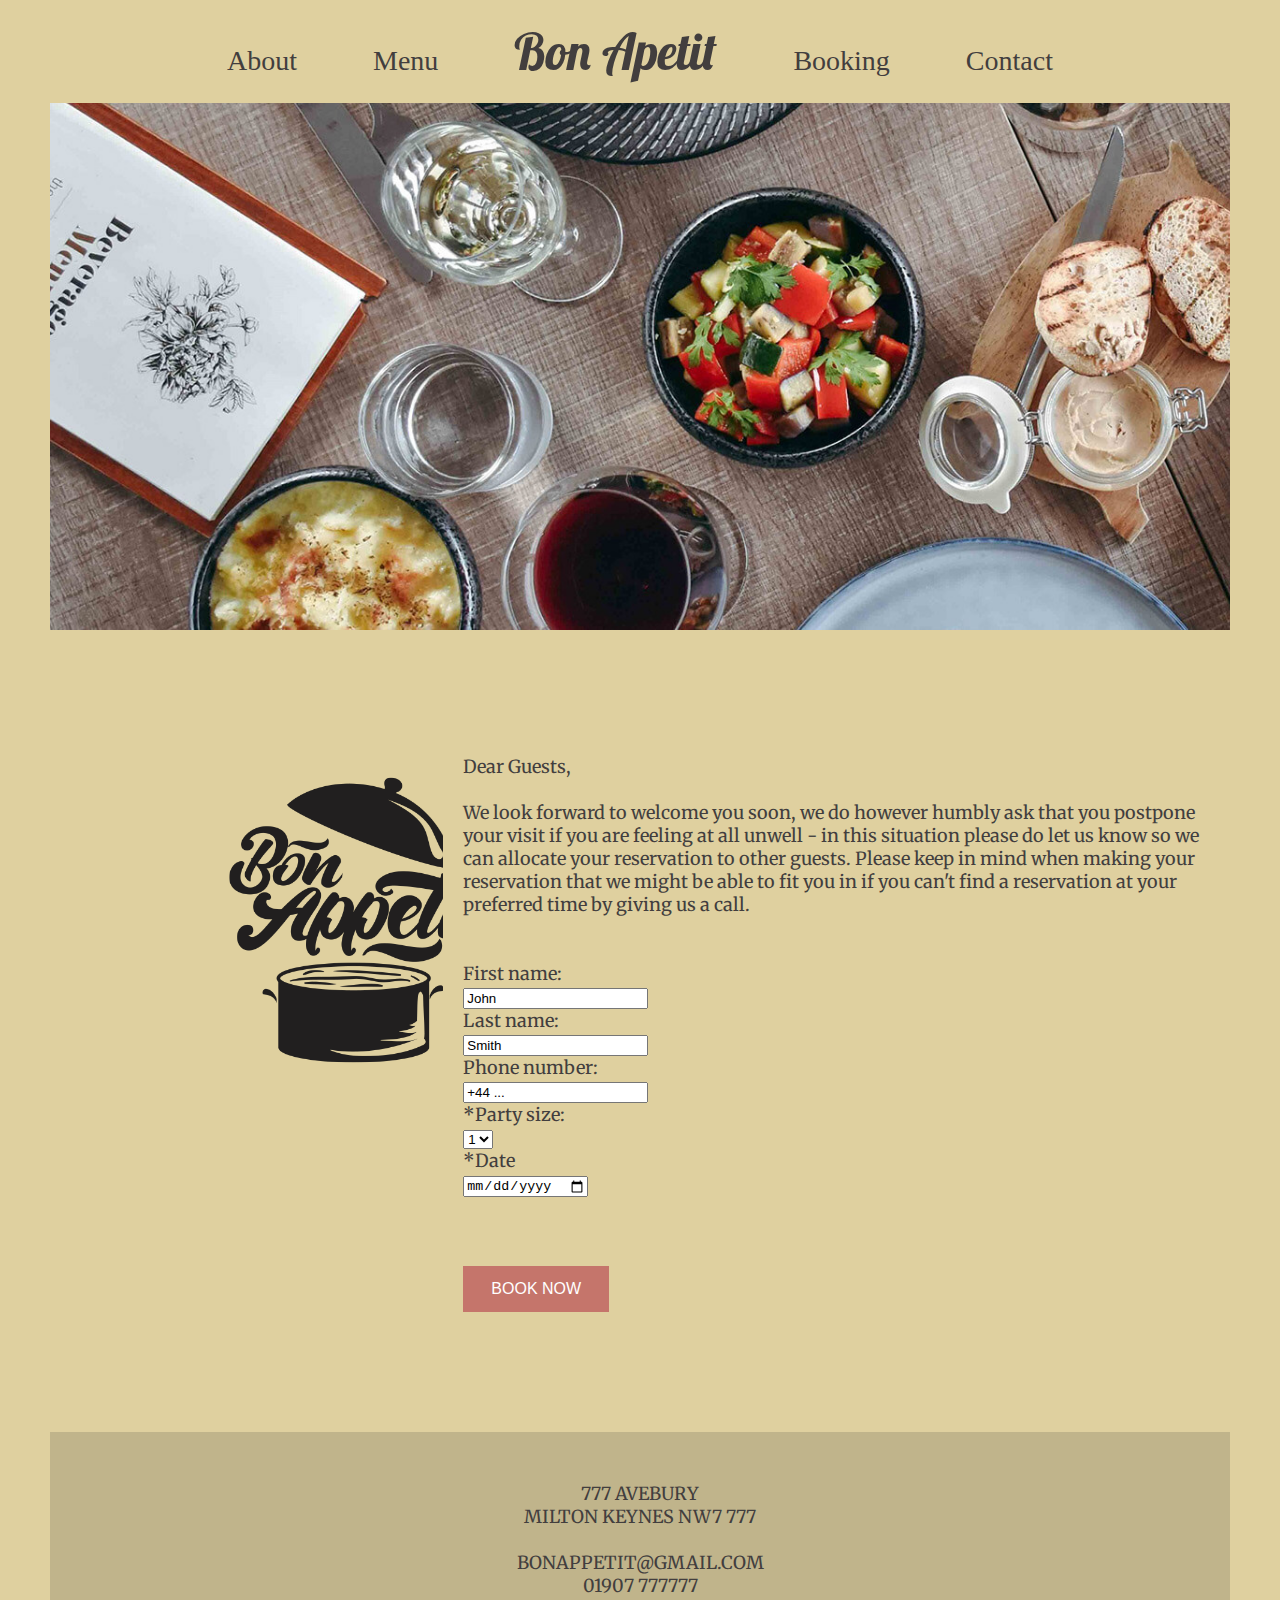
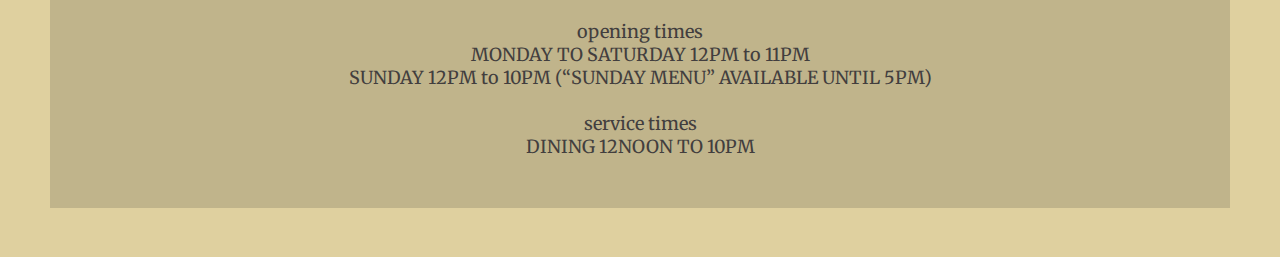
==== booking.html @ c2c6cd3b "Add files via upload" ====
<!DOCTYPE html>
<html lang="en">

<head>
    <meta charset="UTF-8">
    <meta http-equiv="X-UA-Compatible" content="IE=edge">
    <meta name="viewport" content="width=device-width, initial-scale=1.0">
    <link rel="stylesheet" href="styles.css">
    <link rel="stylesheet" href="https://unpkg.com/aos@next/dist/aos.css" />
    <link rel="shortcut icon" type="image/png" href="bon-appetit.png">

    <title>Bon Appetit</title>
</head>

<body>

    <!-- Navigation Bar -->
    <div class="nav-bar">
        <a href="index.html" class="option">About</a>
        <a href="menu.html" class="option">Menu</a>
        <a href="index.html" class="brand-name">Bon Apetit</a>
        <a href="booking.html" class="option">Booking</a>
        <a href="contact.html" class="option">Contact</a>
    </div>
    <!-- End Navigation Bar -->

    <!--Main Pic-->
    <div class="container">
        <div class="main-pic">
            <img src="/img1.jpg" width="" height="580">
        </div>
    </div>
    <!--End Main Pic-->




    <!--Booking-->
    <div class="container">
        <div class="booking">
            <div class="row">
                <div class="imageI">
                    <img src="/bon-appetit.png" width="300">
                </div>
                <div class="textT">
                    Dear Guests,
                    <br>
                    <br>We look forward to welcome you soon, we do however humbly ask that you postpone your visit if
                    you
                    are feeling at all unwell - in this situation please do let us know so we can allocate your
                    reservation to other guests.
                    Please keep in mind when making your reservation that we might be able to fit you in if you
                    can't
                    find a reservation at your preferred time by giving us a call.
                    <br><br><br>
                    <form action="/index.html">
                        <label for="fname">First name:</label><br>
                        <input type="text" id="fname" name="fname" value="John"><br>
                        <label for="lname">Last name:</label><br>
                        <input type="text" id="lname" name="lname" value="Smith"><br>
                        <label for="pnumber">Phone number:</label><br>
                        <input type="text" id="pnumber" name="pnumber" value="+44 ..."><br>
                        <label for="psize">*Party size:</label><br>
                        <select name="psize" id="psize">
                            <option value="1">1</option>
                            <option value="2">2</option>
                            <option value="3">3</option>
                            <option value="4">4</option>
                            <option value="5">5</option>
                            <option value="6">6</option>
                        </select><br>
                        <label for="Date">*Date</label><br>
                        <input type="date" id="date" name="date"><br>
                        <br>
                    </form>
                    <br><br><button class="button" onclick="alert('Message of confirmation was sent to you. Thank you! You are so Racuni!')">BOOK NOW</button>
                </div>
            </div>
        </div>
    </div>
    <!--End Booking-->

    <!--Contact-->
    <div class="container">
        <div class="contact">
            777 AVEBURY
            <br>MILTON KEYNES NW7 777
            <br>
            <br>BONAPPETIT@GMAIL.COM
            <br>01907 777777
            <br>
            <br>opening times
            <br>MONDAY TO SATURDAY 12PM to 11PM
            <br>SUNDAY 12PM to 10PM (“SUNDAY MENU” AVAILABLE UNTIL 5PM)
            <br>
            <br>service times
            <br>DINING 12NOON TO 10PM
        </div>
    </div>
    <!--End Contact-->

</body>

</html>
---- styles.css ----
@import url("https://fonts.googleapis.com/css2?family=Barlow+Condensed:wght@100;200;300;400;500;600;700;800;900&family=Licorice&family=Lobster&family=Merriweather:ital,wght@0,300;0,400;0,700;0,900;1,300;1,400;1,700;1,900&family=Roboto:ital,wght@0,100;0,400;0,500;0,900;1,100;1,300&family=Sacramento&display=swap");
html {
  background-color: var(--yellow1);
  overflow-x: hidden;
  font-family: "Merriweather";
  font-size: 18px;
  font-weight: 400;
  scroll-behavior: smooth;
  color: var(--black1);
}
* {
  box-sizing:border-box;
}
body {
  margin: 0;
  
}
:root {
  --yellow1: rgb(223, 208, 159);
  --yellow2: rgb(192, 180, 139);
  --yellow3: rgb(189, 167, 98);
  --red1: rgb(197, 117, 107);
  --red2: rgb(134, 75, 90);
  --blue1: rgb(96, 180, 169);
  --blue2: rgb(41, 94, 107);
  --black1: rgb(66, 62, 62);
}

.container {
  padding: 50px;
}

.row:after {
  content: "";
  display: table;
  clear: both
}

.textT{
  float: left;
  width: 66.66666%;
  padding: 20px;
  z-index: -;
}

.imageI{
  float: left;
  width: 33.33333%;
  padding: 20px;
  text-align: center;
  position: relative;
  display: block;
  height: auto;
  max-width: 100%;
  z-index: -;
  text-align: center;
  overflow: hidden;

}
.imageI img{
  display: block;
  height: auto;
  max-width: 100%;
  z-index: -;
  align-items: center;
  transform: translateX(50%) translateY(5%)
}
.nav-bar {
  background-color: var(--yellow1);
  text-align: center;
  overflow: hidden;
  padding: 20px 100px;
  position: fixed;
  width: 100vw;
  z-index: 5;
}

.option {
  font-size: 28px;
  padding: 2rem;
  color: var(--black1);
  font-family: "Calibri";
  font-weight: 500;
  text-decoration: none;
}
.brand-name{
  font-size: 50px;
  padding: 2rem;
  color: var(--black1);
  font-family: "Lobster";
  font-weight: 100;
  text-decoration: none;
  z-index: 1;
}
@media screen and (max-width: 1000px) {
  .column-66,
  .column-33 {
    width: 100%;
    text-align: center;
  }
  .img {
    margin: auto;
  }
}

.main-pic{
  background-image: ;
  text-align: center;
  overflow: hidden;
  background: no-repeat center;
  position: relative;
  background-size: cover;
  z-index: -1;
}

.button {
  border: none;
  color: white;
  padding: 14px 28px;
  font-size: 16px;
  cursor: pointer;
  background-color: var(--red1);
  text-align: center;
}

.about{
  /*background-color: var(--yellow3);*/
  padding: 0px;
  text-align: center;
}

.menu{
  background-color: var(--yellow2);
  z-index: -1;
  padding-top: 20px;
  padding-bottom: 20px;
}
.menu2{
  padding: 50px;
  text-align: center;
  text-decoration: none;

}
booking{
  background-color: var(--yellow3);
}

.contact{
  background-color: var(--yellow2);
  padding: 50px;
  text-align: center;
}
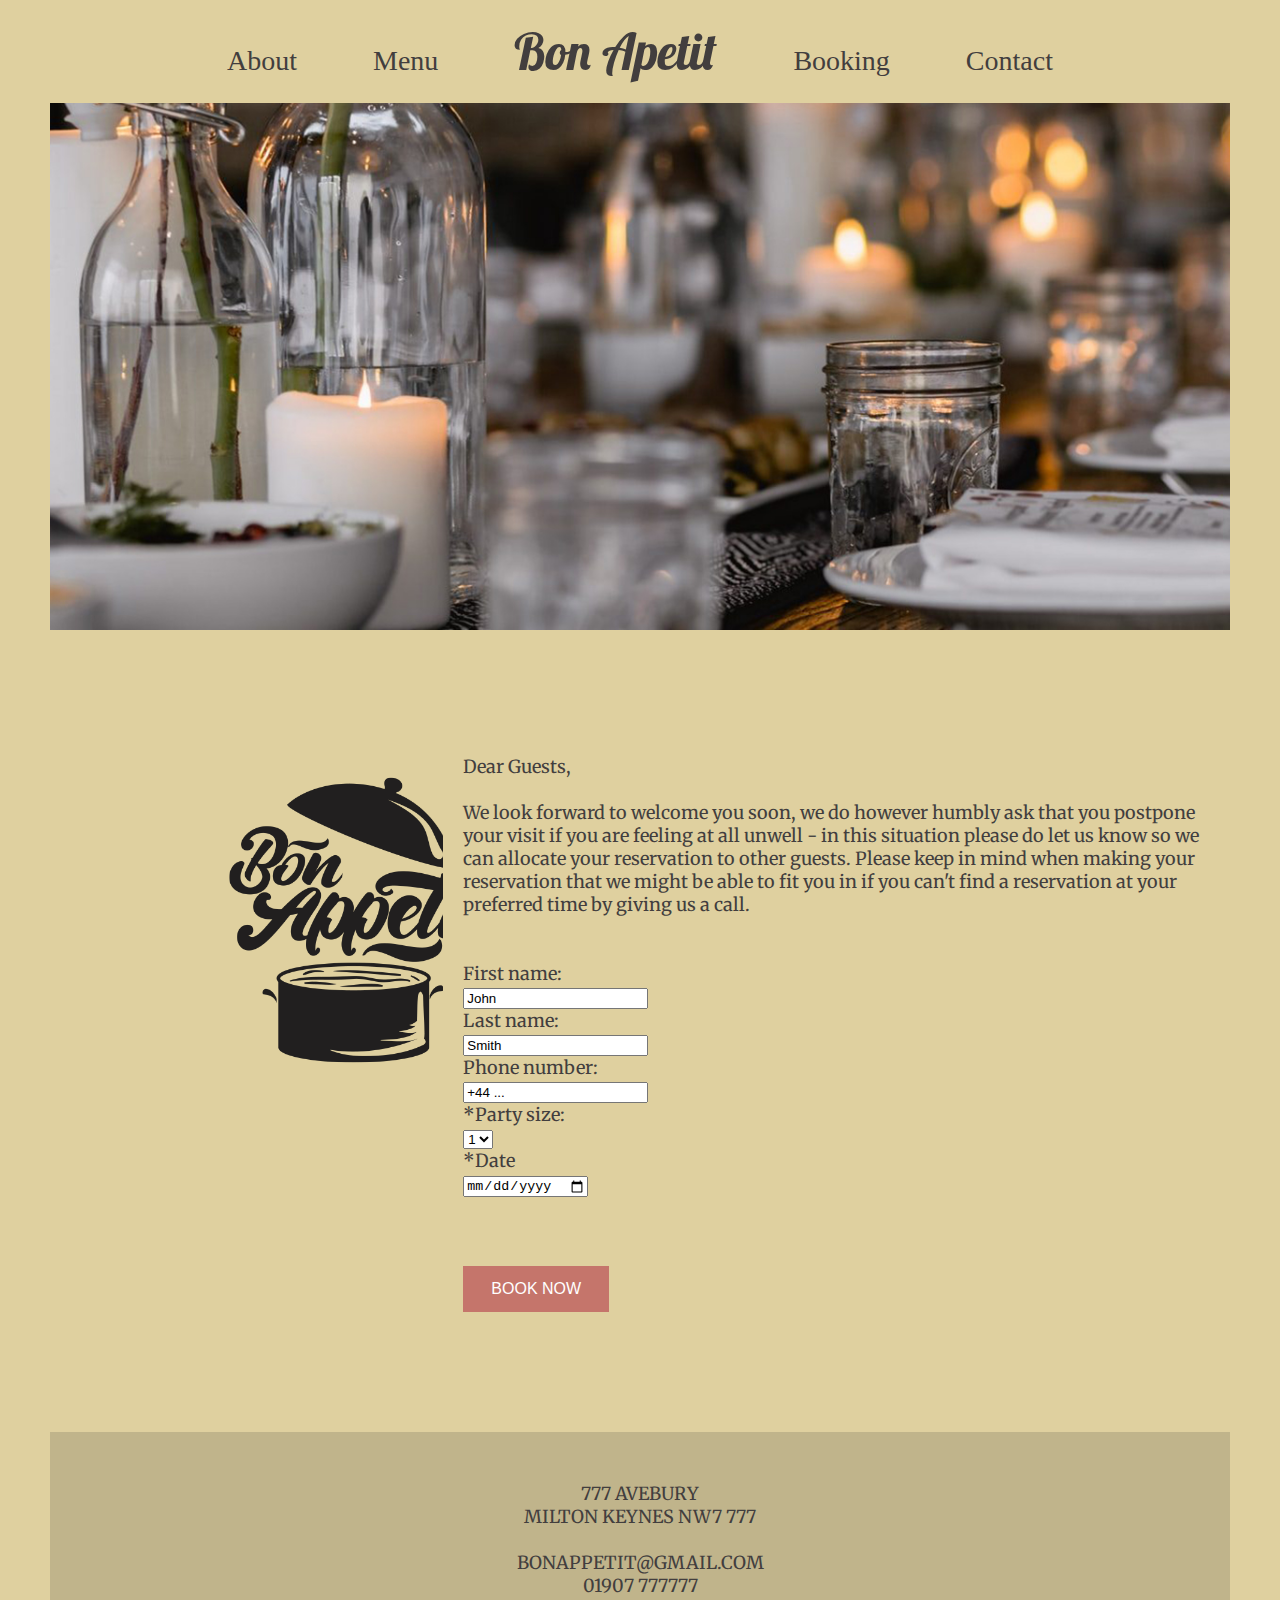
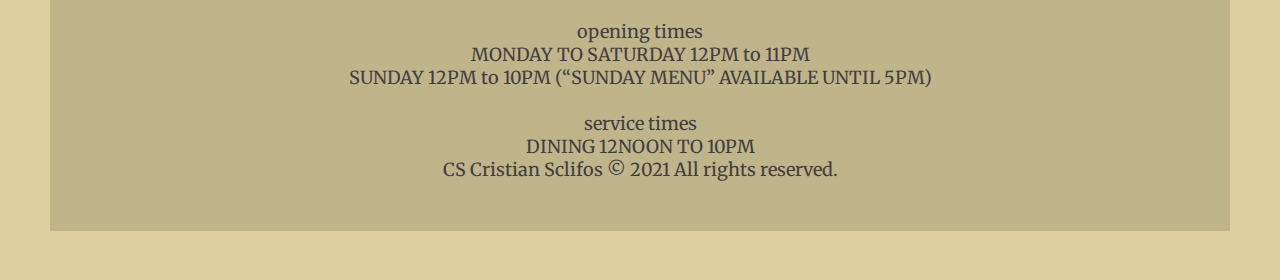
==== commit 90334181: "Add files via upload" ====
--- a/booking.html
+++ b/booking.html
@@ -27,7 +27,7 @@
     <!--Main Pic-->
     <div class="container">
         <div class="main-pic">
-            <img src="/img1.jpg" width="" height="580">
+            <img src="/img4.jpg" width="" height="580">
         </div>
     </div>
     <!--End Main Pic-->
@@ -95,6 +95,7 @@
             <br>
             <br>service times
             <br>DINING 12NOON TO 10PM
+            <br>CS Cristian Sclifos © 2021 All rights reserved.
         </div>
     </div>
     <!--End Contact-->
--- a/styles.css
+++ b/styles.css
@@ -1,4 +1,4 @@
-@import url("https://fonts.googleapis.com/css2?family=Barlow+Condensed:wght@100;200;300;400;500;600;700;800;900&family=Licorice&family=Lobster&family=Merriweather:ital,wght@0,300;0,400;0,700;0,900;1,300;1,400;1,700;1,900&family=Roboto:ital,wght@0,100;0,400;0,500;0,900;1,100;1,300&family=Sacramento&display=swap");
+@import url("https://fonts.googleapis.com/css2?family=Barlow+Condensed:wght@100;200;300;400;500;600;700;800;900&family=Dancing+Script:wght@400;500;600;700&family=Licorice&family=Lobster&family=Merriweather:ital,wght@0,300;0,400;0,700;0,900;1,300;1,400;1,700;1,900&family=Roboto:ital,wght@0,100;0,400;0,500;0,900;1,100;1,300&family=Sacramento&display=swap");
 html {
   background-color: var(--yellow1);
   overflow-x: hidden;
@@ -127,6 +127,8 @@
   /*background-color: var(--yellow3);*/
   padding: 0px;
   text-align: center;
+  font-family: Dancing Script;
+  font-size: 30px;
 }
 
 .menu{
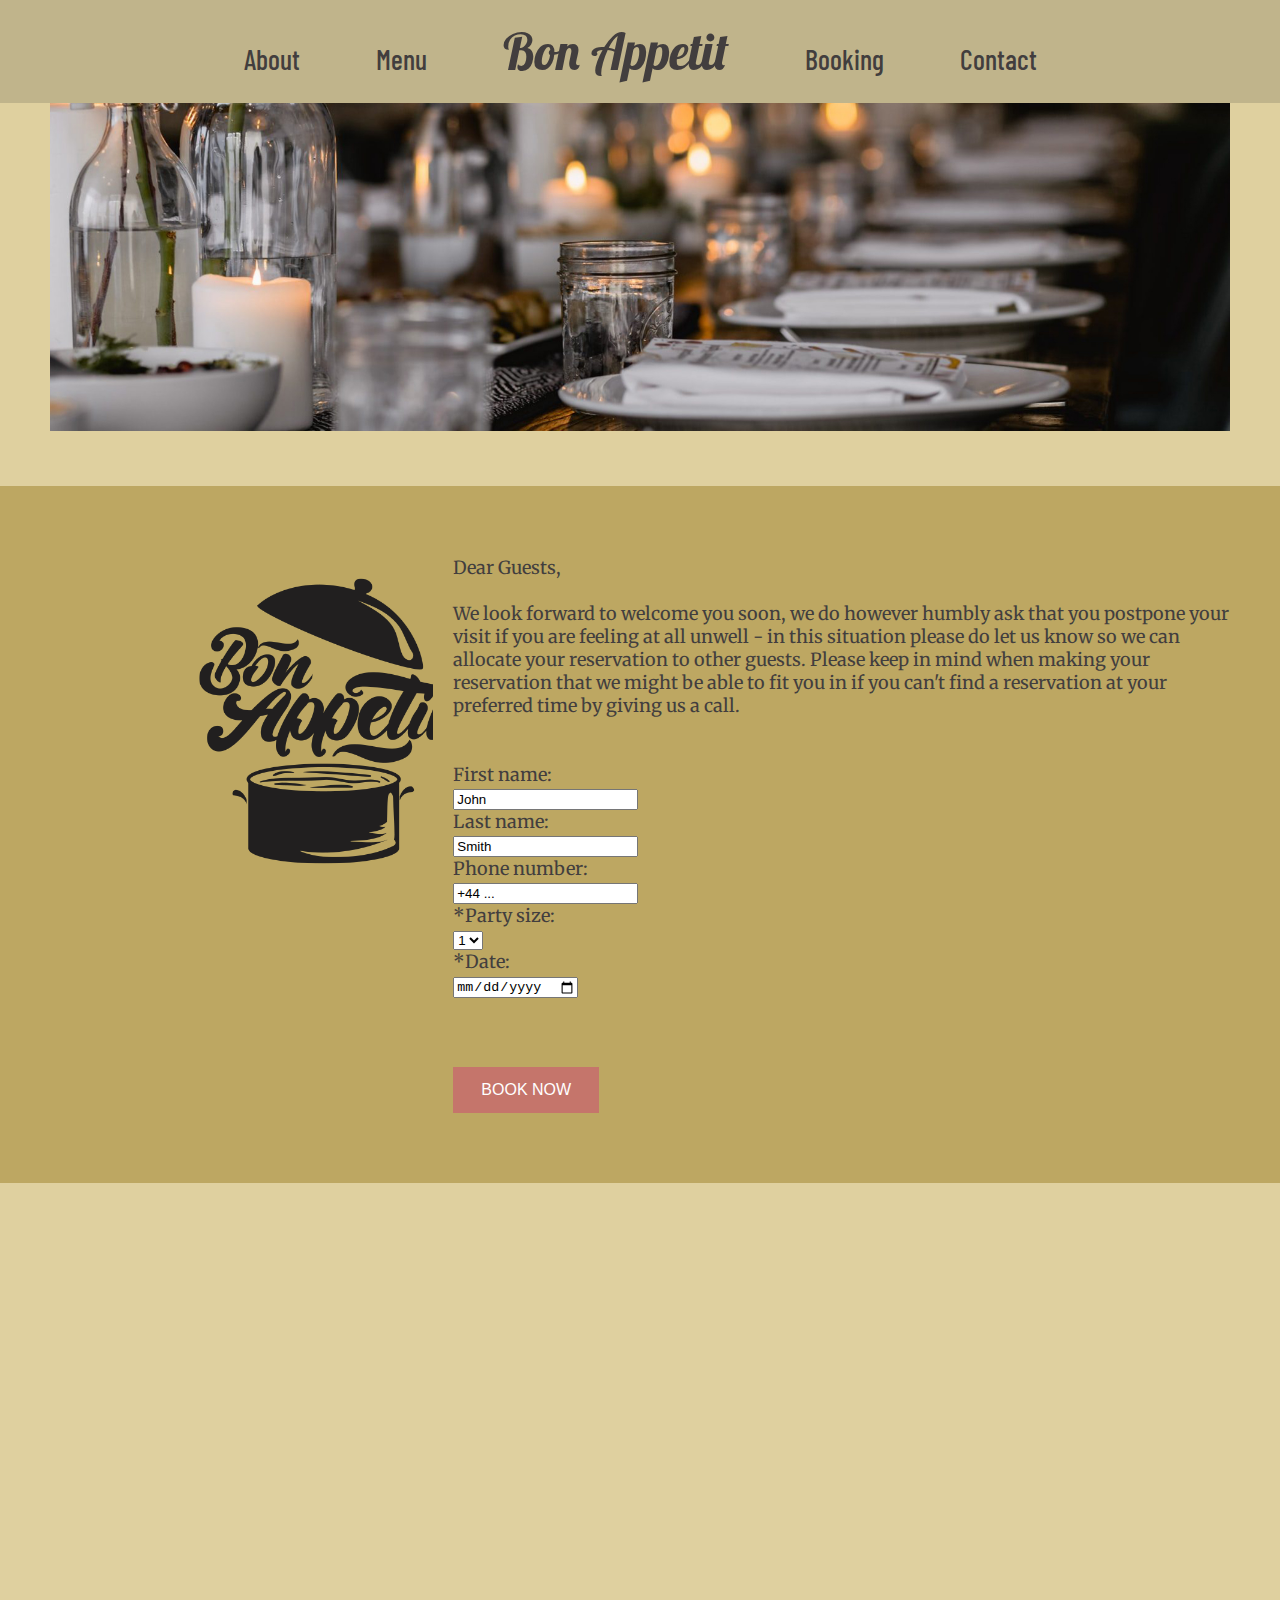
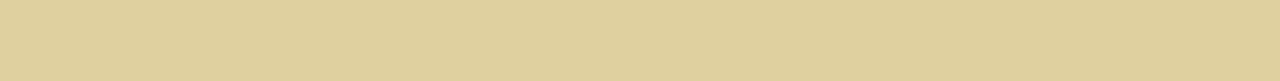
==== commit f13b2cfd: "Add files via upload" ====
--- a/booking.html
+++ b/booking.html
@@ -8,7 +8,7 @@
     <link rel="stylesheet" href="styles.css">
     <link rel="stylesheet" href="https://unpkg.com/aos@next/dist/aos.css" />
     <link rel="shortcut icon" type="image/png" href="bon-appetit.png">
-
+    <script src="https://unpkg.com/aos@next/dist/aos.js"></script>
     <title>Bon Appetit</title>
 </head>
 
@@ -18,88 +18,73 @@
     <div class="nav-bar">
         <a href="index.html" class="option">About</a>
         <a href="menu.html" class="option">Menu</a>
-        <a href="index.html" class="brand-name">Bon Apetit</a>
+        <a href="index.html" class="brand-name">Bon Appetit</a>
         <a href="booking.html" class="option">Booking</a>
         <a href="contact.html" class="option">Contact</a>
     </div>
     <!-- End Navigation Bar -->
 
     <!--Main Pic-->
-    <div class="container">
-        <div class="main-pic">
-            <img src="/img4.jpg" width="" height="580">
-        </div>
+    <div class="container main-pic" data-aos="fade-up">
+        <img src="/img4.jpg" alt="Main Picture">
     </div>
     <!--End Main Pic-->
 
-
-
-
     <!--Booking-->
-    <div class="container">
-        <div class="booking">
-            <div class="row">
-                <div class="imageI">
-                    <img src="/bon-appetit.png" width="300">
-                </div>
-                <div class="textT">
-                    Dear Guests,
+    <div class="container booking" data-aos="fade-up">
+        <div class="row">
+            <div class="imageI">
+                <img src="/bon-appetit.png" width="300">
+            </div>
+            <div class="textT">
+                Dear Guests,
+                <br><br>We look forward to welcome you soon, we do however humbly ask that you postpone your visit if you are feeling at all unwell - in this situation please do let us know so we can allocate your reservation to other guests.
+                Please keep in mind when making your reservation that we might be able to fit you in if you can't find a reservation at your preferred time by giving us a call.
+                <br><br><br>
+                <form action="/index.html">
+                    <label for="fname">First name:</label><br>
+                    <input type="text" id="fname" name="fname" value="John"><br>
+                    <label for="lname">Last name:</label><br>
+                    <input type="text" id="lname" name="lname" value="Smith"><br>
+                    <label for="pnumber">Phone number:</label><br>
+                    <input type="text" id="pnumber" name="pnumber" value="+44 ..."><br>
+                    <label for="psize">*Party size:</label><br>
+                    <select name="psize" id="psize">
+                        <option value="1">1</option>
+                        <option value="2">2</option>
+                        <option value="3">3</option>
+                        <option value="4">4</option>
+                        <option value="5">5</option>
+                        <option value="6">6</option>
+                    </select><br>
+                    <label for="date">*Date:</label><br>
+                    <input type="date" id="date" name="date"><br>
                     <br>
-                    <br>We look forward to welcome you soon, we do however humbly ask that you postpone your visit if
-                    you
-                    are feeling at all unwell - in this situation please do let us know so we can allocate your
-                    reservation to other guests.
-                    Please keep in mind when making your reservation that we might be able to fit you in if you
-                    can't
-                    find a reservation at your preferred time by giving us a call.
-                    <br><br><br>
-                    <form action="/index.html">
-                        <label for="fname">First name:</label><br>
-                        <input type="text" id="fname" name="fname" value="John"><br>
-                        <label for="lname">Last name:</label><br>
-                        <input type="text" id="lname" name="lname" value="Smith"><br>
-                        <label for="pnumber">Phone number:</label><br>
-                        <input type="text" id="pnumber" name="pnumber" value="+44 ..."><br>
-                        <label for="psize">*Party size:</label><br>
-                        <select name="psize" id="psize">
-                            <option value="1">1</option>
-                            <option value="2">2</option>
-                            <option value="3">3</option>
-                            <option value="4">4</option>
-                            <option value="5">5</option>
-                            <option value="6">6</option>
-                        </select><br>
-                        <label for="Date">*Date</label><br>
-                        <input type="date" id="date" name="date"><br>
-                        <br>
-                    </form>
-                    <br><br><button class="button" onclick="alert('Message of confirmation was sent to you. Thank you! You are so Racuni!')">BOOK NOW</button>
-                </div>
+                </form>
+                <br><br><button class="button" onclick="alert('Message of confirmation was sent to you. Thank you!')">BOOK NOW</button>
             </div>
         </div>
     </div>
     <!--End Booking-->
 
     <!--Contact-->
-    <div class="container">
-        <div class="contact">
-            777 AVEBURY
-            <br>MILTON KEYNES NW7 777
-            <br>
-            <br>BONAPPETIT@GMAIL.COM
-            <br>01907 777777
-            <br>
-            <br>opening times
-            <br>MONDAY TO SATURDAY 12PM to 11PM
-            <br>SUNDAY 12PM to 10PM (“SUNDAY MENU” AVAILABLE UNTIL 5PM)
-            <br>
-            <br>service times
-            <br>DINING 12NOON TO 10PM
-            <br>CS Cristian Sclifos © 2021 All rights reserved.
-        </div>
+    <div class="container contact" data-aos="fade-up">
+        777 AVEBURY
+        <br>MILTON KEYNES NW7 777
+        <br><br>BONAPPETIT@GMAIL.COM
+        <br>01907 777777
+        <br><br>opening times
+        <br>MONDAY TO SATURDAY 12PM to 11PM
+        <br>SUNDAY 12PM to 10PM (“SUNDAY MENU” AVAILABLE UNTIL 5PM)
+        <br><br>service times
+        <br>DINING 12NOON TO 10PM
+        <br>CS Cristian Sclifos © 2021 All rights reserved.
     </div>
     <!--End Contact-->
 
+    <script>
+        AOS.init();
+    </script>
 </body>
 
-</html>+</html>
--- a/styles.css
+++ b/styles.css
@@ -1,4 +1,5 @@
 @import url("https://fonts.googleapis.com/css2?family=Barlow+Condensed:wght@100;200;300;400;500;600;700;800;900&family=Dancing+Script:wght@400;500;600;700&family=Licorice&family=Lobster&family=Merriweather:ital,wght@0,300;0,400;0,700;0,900;1,300;1,400;1,700;1,900&family=Roboto:ital,wght@0,100;0,400;0,500;0,900;1,100;1,300&family=Sacramento&display=swap");
+
 html {
   background-color: var(--yellow1);
   overflow-x: hidden;
@@ -8,13 +9,15 @@
   scroll-behavior: smooth;
   color: var(--black1);
 }
+
 * {
-  box-sizing:border-box;
-}
+  box-sizing: border-box;
+}
+
 body {
   margin: 0;
-  
-}
+}
+
 :root {
   --yellow1: rgb(223, 208, 159);
   --yellow2: rgb(192, 180, 139);
@@ -24,6 +27,7 @@
   --blue1: rgb(96, 180, 169);
   --blue2: rgb(41, 94, 107);
   --black1: rgb(66, 62, 62);
+  --white: #ffffff;
 }
 
 .container {
@@ -33,17 +37,16 @@
 .row:after {
   content: "";
   display: table;
-  clear: both
-}
-
-.textT{
+  clear: both;
+}
+
+.textT {
   float: left;
   width: 66.66666%;
   padding: 20px;
-  z-index: -;
-}
-
-.imageI{
+}
+
+.imageI {
   float: left;
   width: 33.33333%;
   padding: 20px;
@@ -52,21 +55,19 @@
   display: block;
   height: auto;
   max-width: 100%;
-  z-index: -;
-  text-align: center;
   overflow: hidden;
-
-}
-.imageI img{
+}
+
+.imageI img {
   display: block;
   height: auto;
   max-width: 100%;
-  z-index: -;
   align-items: center;
-  transform: translateX(50%) translateY(5%)
-}
+  transform: translateX(50%) translateY(5%);
+}
+
 .nav-bar {
-  background-color: var(--yellow1);
+  background-color: var(--yellow2);
   text-align: center;
   overflow: hidden;
   padding: 20px 100px;
@@ -79,76 +80,160 @@
   font-size: 28px;
   padding: 2rem;
   color: var(--black1);
-  font-family: "Calibri";
+  font-family: "Barlow Condensed", sans-serif;
   font-weight: 500;
   text-decoration: none;
-}
-.brand-name{
+  transition: color 0.3s;
+}
+
+.option:hover {
+  color: var(--red1);
+}
+
+.brand-name {
   font-size: 50px;
   padding: 2rem;
   color: var(--black1);
-  font-family: "Lobster";
+  font-family: "Lobster", cursive;
   font-weight: 100;
   text-decoration: none;
   z-index: 1;
-}
+  transition: color 0.3s;
+}
+
+.brand-name:hover {
+  color: var(--red1);
+}
+
 @media screen and (max-width: 1000px) {
   .column-66,
   .column-33 {
     width: 100%;
     text-align: center;
   }
+
   .img {
     margin: auto;
   }
 }
 
-.main-pic{
-  background-image: ;
+.main-pic {
   text-align: center;
   overflow: hidden;
   background: no-repeat center;
   position: relative;
   background-size: cover;
-  z-index: -1;
+}
+
+.main-pic img {
+  width: 100%;
+  height: auto;
+  max-height: 580px;
 }
 
 .button {
   border: none;
-  color: white;
+  color: var(--white);
   padding: 14px 28px;
   font-size: 16px;
   cursor: pointer;
   background-color: var(--red1);
   text-align: center;
-}
-
-.about{
-  /*background-color: var(--yellow3);*/
-  padding: 0px;
-  text-align: center;
-  font-family: Dancing Script;
+  transition: background-color 0.3s;
+}
+
+.button:hover {
+  background-color: var(--red2);
+}
+
+.about {
+  background-color: var(--yellow1);
+  padding: 50px;
+  text-align: center;
+  font-family: "Dancing Script", cursive;
   font-size: 30px;
 }
 
-.menu{
-  background-color: var(--yellow2);
-  z-index: -1;
-  padding-top: 20px;
-  padding-bottom: 20px;
-}
-.menu2{
-  padding: 50px;
-  text-align: center;
-  text-decoration: none;
-
-}
-booking{
+.menu {
+  background-color: var(--yellow2);
+  padding: 50px 20px;
+}
+
+.booking {
   background-color: var(--yellow3);
-}
-
-.contact{
-  background-color: var(--yellow2);
-  padding: 50px;
-  text-align: center;
-}+  padding: 50px 20px;
+}
+
+.contact {
+  background-color: var(--yellow2);
+  padding: 50px;
+  text-align: center;
+}
+
+/* menu */
+.menu2 {
+  text-align: center;
+  padding: 20px;
+  background-color: var(--yellow2);
+}
+
+.menu-items {
+  display: flex;
+  flex-direction: column;
+  gap: 10px;
+}
+
+.menu-items a {
+  text-decoration: none;
+  color: var(--black1);
+  font-size: 34px;
+  font-family: 'Dancing Script', cursive;
+  transition: color 0.3s;
+}
+
+.menu-items a:hover {
+  color: var(--red1);
+}
+
+/* contact */
+
+.main-pic img {
+  width: 100%;
+  height: auto;
+}
+
+.about {
+  text-align: center;
+  font-family: 'Dancing Script', cursive;
+  font-size: 24px;
+  color: var(--black1);
+  padding: 20px;
+}
+
+.contact {
+  text-align: center;
+  padding: 50px;
+  background-color: var(--yellow2);
+  color: var(--black1);
+}
+
+.contact h1 {
+  font-size: 36px;
+  margin-bottom: 20px;
+  color: var(--black1);
+}
+
+.contact p {
+  font-size: 20px;
+  line-height: 1.6;
+}
+
+.contact a {
+  color: var(--black1);
+  text-decoration: none;
+  font-weight: bold;
+}
+
+.contact a:hover {
+  color: var(--red1);
+}
